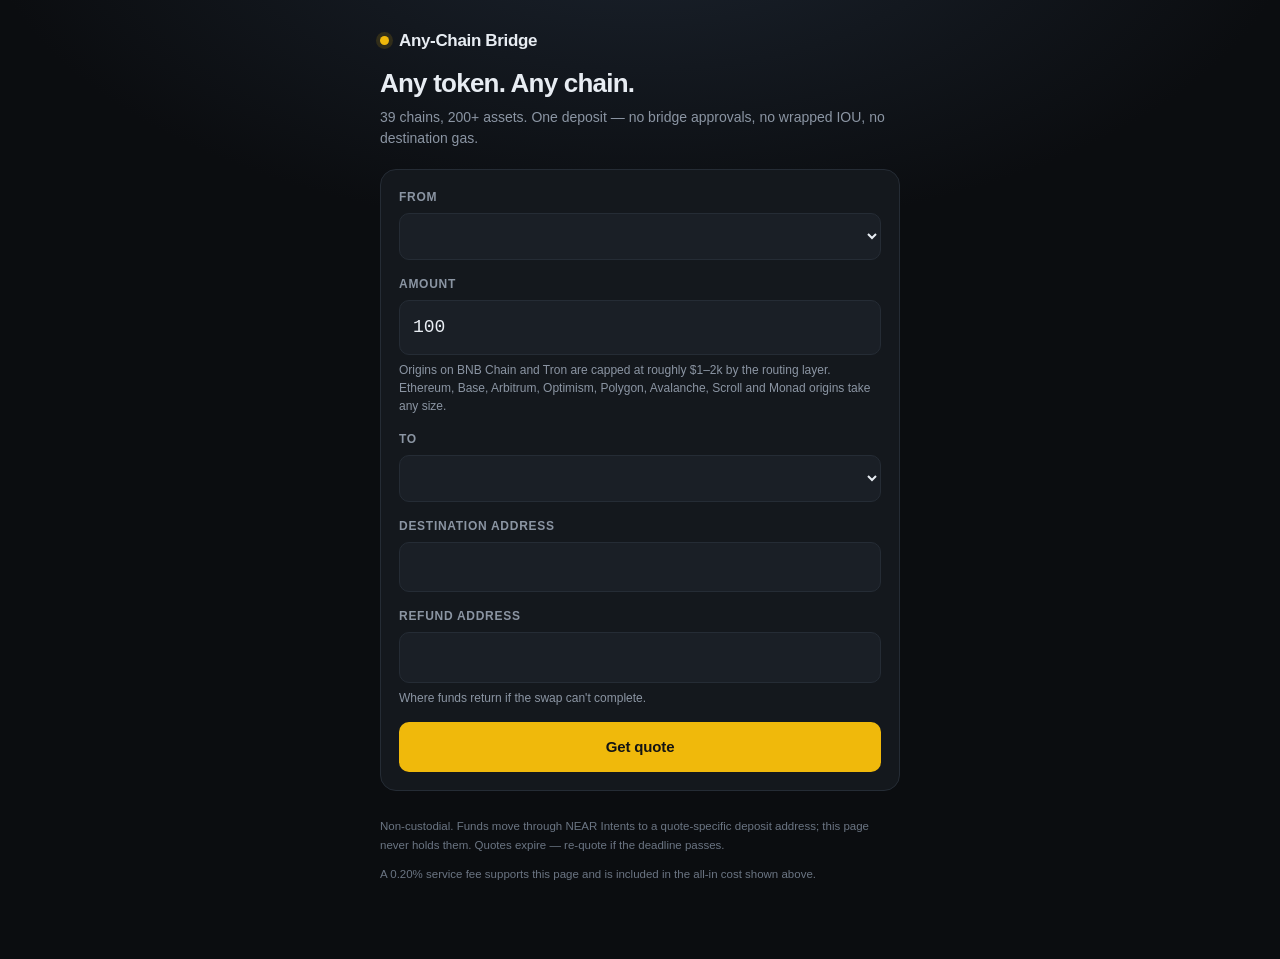
==== bridge.html @ 1d5f3710 "add universal bridge: any token, any chain (39 chains, 216 assets) incl. native ZEC" ====
<!doctype html>
<html lang="en">
<head>
<meta charset="utf-8">
<meta name="viewport" content="width=device-width,initial-scale=1">
<title>Any-Chain Bridge — any token, any chain, one deposit</title>
<meta name="description" content="Convert any token to any token across 39 chains in one deposit. USDT or USDC to native Zcash, Bitcoin to a stablecoin, and everything between. Non-custodial routing through NEAR Intents.">
<link rel="stylesheet" href="wedge.css">
</head>
<body>
<div id="app"></div>
<script>
window.WEDGE_CONFIG = {
  mode: "bridge",
  id: "bridge",
  brand: "Any-Chain Bridge",
  headline: "Any token. Any chain.",
  sub: "39 chains, 200+ assets. One deposit — no bridge approvals, no wrapped IOU, no destination gas.",
  referral: "hermes-wedge-bridge",
  feeBps: 20,
  recipient: "0x94f080a1BF54d73d565AF55afDC622bABD62CE77",
  defaultFrom: "USDC",
  defaultFromChain: "base",
  defaultTo: "ZEC",
  defaultToChain: "zec",
  minHint: "Origins on BNB Chain and Tron are capped at roughly $1–2k by the routing layer. Ethereum, Base, Arbitrum, Optimism, Polygon, Avalanche, Scroll and Monad origins take any size."
};
</script>
<script src="wedge-core.js"></script>
</body>
</html>
---- wedge.css ----
:root{
  --bg:#0b0d10; --panel:#14181d; --panel2:#1a1f26; --line:#252c35;
  --fg:#e8edf3; --mute:#8b95a3; --accent:#f0b90b; --ok:#3ddc84; --err:#ff5c5c;
  --mono:ui-monospace,SFMono-Regular,Menlo,Consolas,monospace;
}
*{box-sizing:border-box}
html,body{margin:0;padding:0}
body{
  background:radial-gradient(1200px 600px at 50% -10%,#1b232e 0%,var(--bg) 55%);
  color:var(--fg);font:15px/1.5 -apple-system,BlinkMacSystemFont,"Segoe UI",Roboto,Helvetica,Arial,sans-serif;
  min-height:100vh;padding:28px 16px 64px;display:flex;flex-direction:column;align-items:center;
}
.wrap{width:100%;max-width:520px}
header{margin-bottom:20px}
.brand{display:flex;align-items:center;gap:10px;font-weight:650;letter-spacing:-.02em;font-size:17px}
.dot{width:9px;height:9px;border-radius:50%;background:var(--accent);box-shadow:0 0 0 4px rgba(240,185,11,.14)}
h1{font-size:26px;line-height:1.2;letter-spacing:-.03em;margin:14px 0 8px;font-weight:680}
.sub{color:var(--mute);font-size:14px;margin:0}
.card{background:var(--panel);border:1px solid var(--line);border-radius:16px;padding:18px;margin-top:18px}
label{display:block;font-size:12px;text-transform:uppercase;letter-spacing:.06em;color:var(--mute);margin-bottom:7px;font-weight:600}
label .opt{text-transform:none;letter-spacing:0;font-weight:400}
.row{display:flex;gap:10px}
.row>*{min-width:0}
input,select,button{font:inherit;color:var(--fg)}
input,select{
  width:100%;background:var(--panel2);border:1px solid var(--line);border-radius:10px;
  padding:13px;outline:none;transition:border-color .15s
}
input:focus,select:focus{border-color:#3a4553}
input[type=number]{font-family:var(--mono);font-size:18px}
.field{margin-bottom:15px}
.hint{font-size:12px;color:var(--mute);margin-top:6px}
button{
  width:100%;background:var(--accent);color:#141414;border:0;border-radius:10px;padding:14px;
  font-weight:680;cursor:pointer;letter-spacing:-.01em;transition:filter .15s,opacity .15s
}
button:hover:not(:disabled){filter:brightness(1.07)}
button:disabled{opacity:.5;cursor:not-allowed}
button.ghost{background:transparent;color:var(--fg);border:1px solid var(--line);font-weight:560}
.amt-line{display:flex;align-items:center;gap:8px}
.quote{display:none;margin-top:16px;border-top:1px solid var(--line);padding-top:16px}
.quote.on{display:block}
.big{display:flex;justify-content:space-between;align-items:baseline;gap:12px;margin-bottom:12px}
.big .v{font-family:var(--mono);font-size:22px;font-weight:600;letter-spacing:-.02em}
.big .k{font-size:12px;color:var(--mute);text-transform:uppercase;letter-spacing:.06em}
.kv{display:flex;justify-content:space-between;gap:12px;padding:6px 0;font-size:13.5px}
.kv .k{color:var(--mute)}
.kv .v{font-family:var(--mono)}
.box{background:var(--panel2);border:1px solid var(--line);border-radius:10px;padding:13px;margin-top:12px}
.addr{font-family:var(--mono);font-size:12.5px;word-break:break-all;line-height:1.45}
.copy{margin-top:10px;width:auto;padding:8px 15px;font-size:13px}
.status{margin-top:14px;font-size:13.5px;display:flex;align-items:center;gap:9px}
.spin{width:13px;height:13px;border:2px solid var(--line);border-top-color:var(--accent);border-radius:50%;animation:sp .8s linear infinite;flex:0 0 auto}
@keyframes sp{to{transform:rotate(360deg)}}
.pill{font-size:11px;padding:3px 8px;border-radius:20px;background:rgba(139,149,163,.14);color:var(--mute);font-weight:600}
.pill.ok{background:rgba(61,220,132,.14);color:var(--ok)}
.pill.bad{background:rgba(255,92,92,.14);color:var(--err)}
footer{margin-top:26px;font-size:11.5px;color:#6b7583;line-height:1.6}
a{color:#9fb0c4}
.steps{counter-reset:s;list-style:none;padding:0;margin:12px 0 0}
.steps li{counter-increment:s;position:relative;padding-left:26px;margin-bottom:9px;font-size:13.5px;color:#c3ccd8}
.steps li:before{
  content:counter(s);position:absolute;left:0;top:0;width:17px;height:17px;border-radius:50%;
  background:var(--panel2);border:1px solid var(--line);font-size:10.5px;
  display:flex;align-items:center;justify-content:center;color:var(--mute)
}
.hidden{display:none!important}
.errbox{margin-top:12px;background:rgba(255,92,92,.09);border:1px solid rgba(255,92,92,.3);color:#ffb3b3;border-radius:10px;padding:11px 13px;font-size:13px}
@media (max-width:420px){ h1{font-size:22px} }
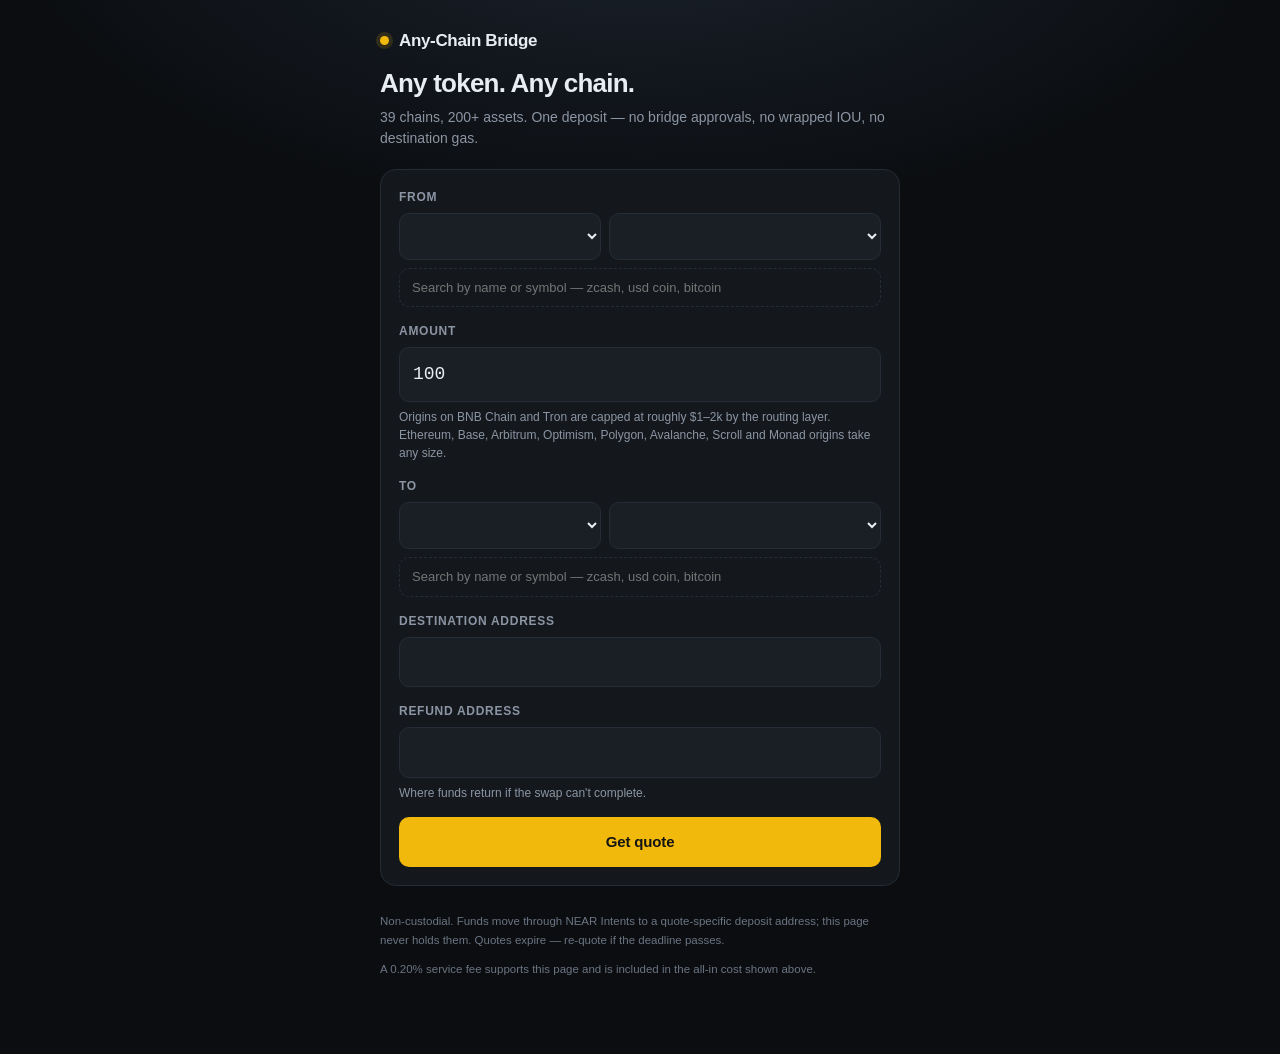
==== commit 13a6adc0: "remove RFQ strip; add bridged-total stat with KV-backed site counter; chain-first token search" ====
--- a/wedge.css
+++ b/wedge.css
@@ -67,3 +67,18 @@
 .hidden{display:none!important}
 .errbox{margin-top:12px;background:rgba(255,92,92,.09);border:1px solid rgba(255,92,92,.3);color:#ffb3b3;border-radius:10px;padding:11px 13px;font-size:13px}
 @media (max-width:420px){ h1{font-size:22px} }
+
+/* stat bar */
+.statbar{display:inline-flex;align-items:center;gap:8px;margin-top:14px;padding:7px 12px;border-radius:20px;
+  background:rgba(61,220,132,.08);border:1px solid rgba(61,220,132,.22);font-size:12.5px;color:#c3ccd8}
+.statbar strong{color:var(--ok);font-family:var(--mono);font-weight:600}
+.statdot{width:6px;height:6px;border-radius:50%;background:var(--ok);flex:0 0 auto}
+.statbar[hidden]{display:none}
+
+/* chain + token pickers */
+.pickrow{display:flex;gap:8px}
+.pickrow select:first-child{flex:0 0 42%;min-width:0}
+.pickrow select:last-child{flex:1 1 auto;min-width:0}
+input.search{margin-top:8px;padding:9px 12px;font-size:13px;background:transparent;border-style:dashed}
+input.search:focus{border-style:solid}
+@media (max-width:420px){ .pickrow{flex-direction:column} .pickrow select:first-child{flex:1 1 auto} }
